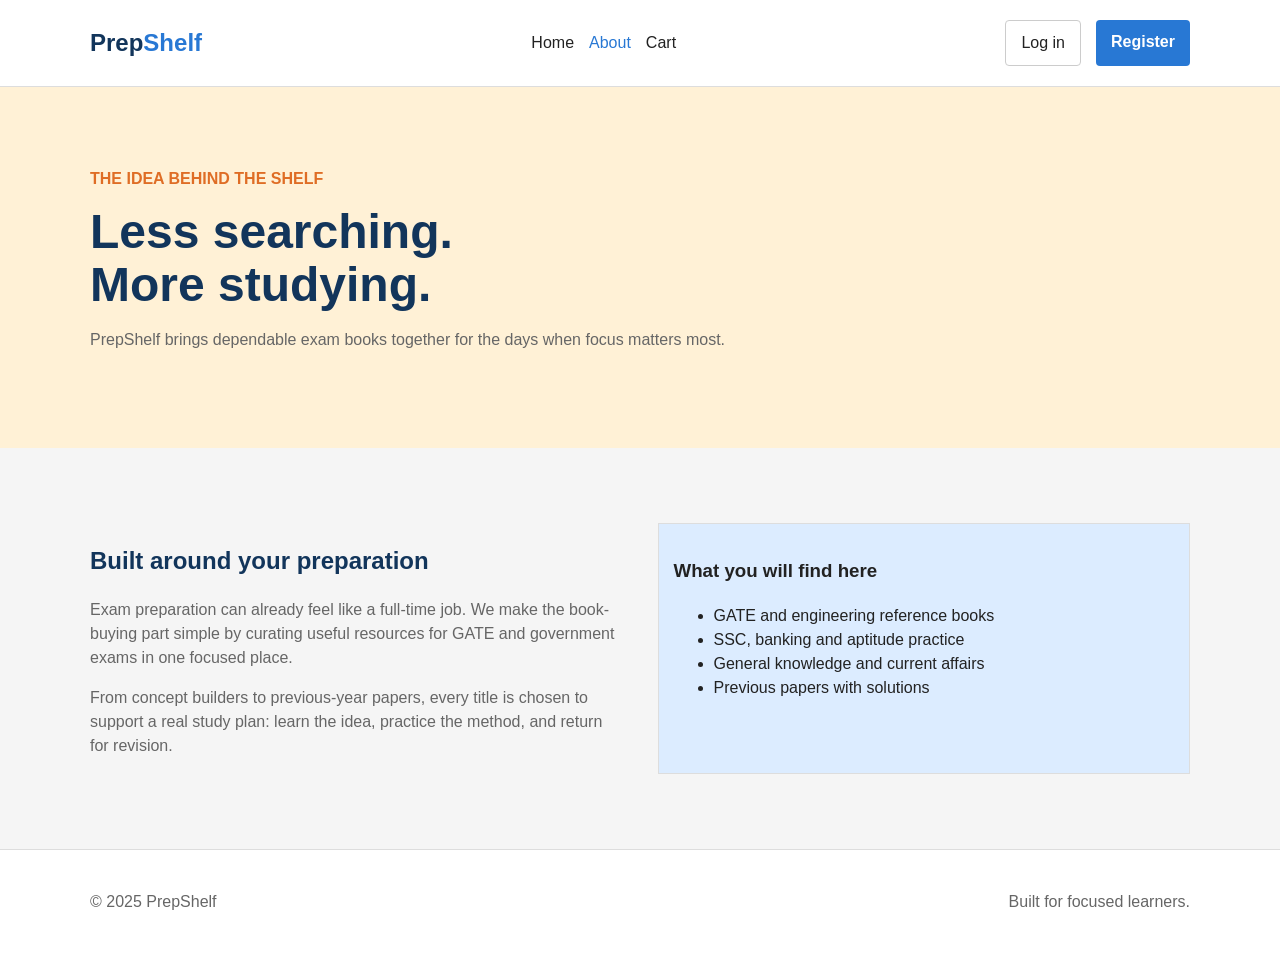
==== e-commers/about.html @ e81a2500 "website build" ====
<!DOCTYPE html>
<html lang="en">
<head>
    <meta charset="UTF-8">
    <meta name="viewport" content="width=device-width, initial-scale=1.0">
    <title>About</title>
    <link rel="icon" href="https://encrypted-tbn0.gstatic.com/images?q=tbn:ANd9GcS2-T8WRNCbMfn1VG8vs58NV5TMyD701wQ6b2Y_j5h_zg&s=10" type="image/x-icon">
    <link rel="stylesheet" href="styles.css">
</head>
<body>
    <header class="site-header">
        <nav class="navbar" aria-label="Main navigation">
            <a class="logo" href="index.html">Prep<span>Shelf</span></a>
            <div class="nav-links"><a href="index.html">Home</a><a class="active" href="about.html">About</a><a href="cart.html">Cart</a></div>
            <div class="nav-actions"><a class="cart-link" href="login.html">Log in</a><a class="button" href="register.html">Register</a></div>
        </nav>
    </header>
    <main>
        <section class="page-banner"><div class="container"><span class="eyebrow">The idea behind the shelf</span><h1>Less searching.<br>More studying.</h1><p>PrepShelf brings dependable exam books together for the days when focus matters most.</p></div></section>
        <section class="section"><div class="container content-grid"><div class="content-copy"><h2>Built around your preparation</h2><p>Exam preparation can already feel like a full-time job. We make the book-buying part simple by curating useful resources for GATE and government exams in one focused place.</p><p>From concept builders to previous-year papers, every title is chosen to support a real study plan: learn the idea, practice the method, and return for revision.</p></div><aside class="info-box"><h3>What you will find here</h3><ul><li>GATE and engineering reference books</li><li>SSC, banking and aptitude practice</li><li>General knowledge and current affairs</li><li>Previous papers with solutions</li></ul></aside></div></section>
    </main>
    <footer class="site-footer"><div class="container footer-content"><span>© 2025 PrepShelf</span><span>Built for focused learners.</span></div></footer>
</body>
</html>
---- e-commers/styles.css ----
body {
    background-color: #f5f5f5;
    color: #222222;
    font-family: Arial, sans-serif;
    line-height: 1.5;
    margin: 0;
}

a {
    color: inherit;
    text-decoration: none;
}

img {
    max-width: 100%;
}

.site-header {
    background-color: white;
    border-bottom: 1px solid #dddddd;
}

.navbar,
.container {
    margin: auto;
    max-width: 1100px;
    padding: 20px;
}

.navbar {
    align-items: center;
    display: flex;
    justify-content: space-between;
}

.logo {
    color: #12355b;
    font-size: 24px;
    font-weight: bold;
}

.logo span {
    color: #2878d4;
}

.nav-links,
.nav-actions,
.hero-buttons {
    display: flex;
    gap: 15px;
}

.nav-links a:hover,
.nav-links a.active {
    color: #2878d4;
}

.button,
.cart-link {
    border-radius: 4px;
    display: inline-block;
    padding: 10px 15px;
}

.button {
    background-color: #2878d4;
    border: 0;
    color: white;
    cursor: pointer;
    font-weight: bold;
    text-align: center;
}

.button.secondary {
    background-color: #12355b;
}

.cart-link {
    border: 1px solid #cccccc;
}

.hero,
.page-banner {
    background-color: #fff1d6;
    padding: 60px 0;
}

.hero-grid,
.content-grid,
.auth-layout,
.cart-layout {
    display: grid;
    gap: 35px;
    grid-template-columns: 1fr 1fr;
}

.eyebrow {
    color: #df6d25;
    font-weight: bold;
    text-transform: uppercase;
}

h1 {
    color: #12355b;
    font-size: 48px;
    line-height: 1.1;
    margin: 15px 0;
}

h2 {
    color: #12355b;
}

.hero-copy p,
.page-banner p,
.content-copy p,
.auth-intro p {
    color: #666666;
}

.hero-art {
    background-color: #dcecff;
    min-height: 300px;
    padding: 25px;
}

.book-stack {
    margin: 70px auto 0;
    max-width: 280px;
}

.book {
    color: white;
    font-weight: bold;
    margin: 8px 0;
    padding: 20px;
    text-align: center;
}

.book.one { background-color: #e87b51; }
.book.two { background-color: #2878d4; }
.book.three { background-color: #238267; }

.section {
    padding: 55px 0;
}

.section-heading {
    margin-bottom: 25px;
}

.section-heading p {
    color: #666666;
}

.product-grid,
.feature-list {
    display: grid;
    gap: 20px;
    grid-template-columns: repeat(4, 1fr);
}

.product-card,
.form-card,
.cart-items,
.info-box {
    background-color: white;
    border: 1px solid #dddddd;
    padding: 15px;
}

.product-card {
    animation: card-appear 0.6s ease both;
    animation-timeline: view();
    animation-range: entry 0% entry 35%;
    transition: transform 0.25s ease, box-shadow 0.25s ease;
}

.product-card:hover {
    box-shadow: 0 8px 18px #0000001a;
    transform: translateY(-6px);
}

.product-card:nth-child(2) {
    animation-delay: 0.1s;
}

.product-card:nth-child(3) {
    animation-delay: 0.2s;
}

.product-card:nth-child(4) {
    animation-delay: 0.3s;
}

.product-image {
    background-color: #eef5ff;
    height: 220px;
    object-fit: contain;
    width: 100%;
}

.product-info h3 {
    font-size: 17px;
    margin-bottom: 5px;
}

.product-info p,
.cart-item p {
    color: #666666;
    font-size: 14px;
}

.price-row,
.summary-row,
.footer-content {
    align-items: center;
    display: flex;
    justify-content: space-between;
}

.price,
.cart-price {
    color: #12355b;
    font-weight: bold;
}

.small-button {
    background-color: #dcecff;
    color: #2878d4;
    padding: 6px 9px;
}

.feature-strip {
    background-color: #12355b;
    color: white;
    padding: 20px 0;
}

.feature-list {
    grid-template-columns: repeat(3, 1fr);
}

.feature-list strong,
.feature-list span {
    display: block;
}

.feature-list span {
    color: #cccccc;
    font-size: 14px;
}

.page-banner h1 {
    margin-bottom: 10px;
}

.info-box {
    background-color: #dcecff;
}

.auth-page {
    padding: 60px 0;
}

.auth-intro {
    animation: slide-in-left 0.7s ease both;
}

.auth-layout {
    max-width: 900px;
}

.form-card {
    animation: slide-in-right 0.7s ease both;
}

.form-card input {
    border: 1px solid #cccccc;
    margin: 7px 0 15px;
    padding: 10px;
    width: 100%;
}

.form-card .button {
    width: 100%;
}

.form-footer {
    color: #666666;
    text-align: center;
}

.form-footer a {
    color: #2878d4;
    font-weight: bold;
}

.cart-layout {
    grid-template-columns: 2fr 1fr;
}

.cart-item {
    align-items: center;
    border-bottom: 1px solid #dddddd;
    display: grid;
    gap: 15px;
    grid-template-columns: 80px 1fr auto;
    padding: 15px;
}

.cart-item:last-child {
    border-bottom: 0;
}

.cart-item img {
    height: 90px;
    object-fit: contain;
    width: 70px;
}

.summary {
    background-color: #12355b;
    color: white;
    padding: 20px;
}

.summary h2 {
    color: white;
}

.summary-row {
    border-bottom: 1px solid #55708e;
    padding: 10px 0;
}

.summary .button {
    background-color: #df6d25;
    margin-top: 15px;
    width: 100%;
}

@keyframes card-appear {
    from {
        opacity: 0;
        transform: translateY(20px);
    }

    to {
        opacity: 1;
        transform: translateY(0);
    }
}

@keyframes slide-in-left {
    from {
        opacity: 0;
        transform: translateX(-25px);
    }

    to {
        opacity: 1;
        transform: translateX(0);
    }
}

@keyframes slide-in-right {
    from {
        opacity: 0;
        transform: translateX(25px);
    }

    to {
        opacity: 1;
        transform: translateX(0);
    }
}

.site-footer {
    background-color: white;
    border-top: 1px solid #dddddd;
    color: #666666;
    padding: 20px 0;
}

@media (max-width: 700px) {
    .navbar,
    .nav-links,
    .nav-actions,
    .footer-content {
        align-items: flex-start;
        flex-direction: column;
    }

    .hero-grid,
    .content-grid,
    .auth-layout,
    .cart-layout,
    .product-grid,
    .feature-list {
        grid-template-columns: 1fr;
    }

    h1 {
        font-size: 36px;
    }
}

@media (prefers-reduced-motion: reduce) {
    .product-card,
    .auth-intro,
    .form-card {
        animation: none;
        transition: none;
    }
}
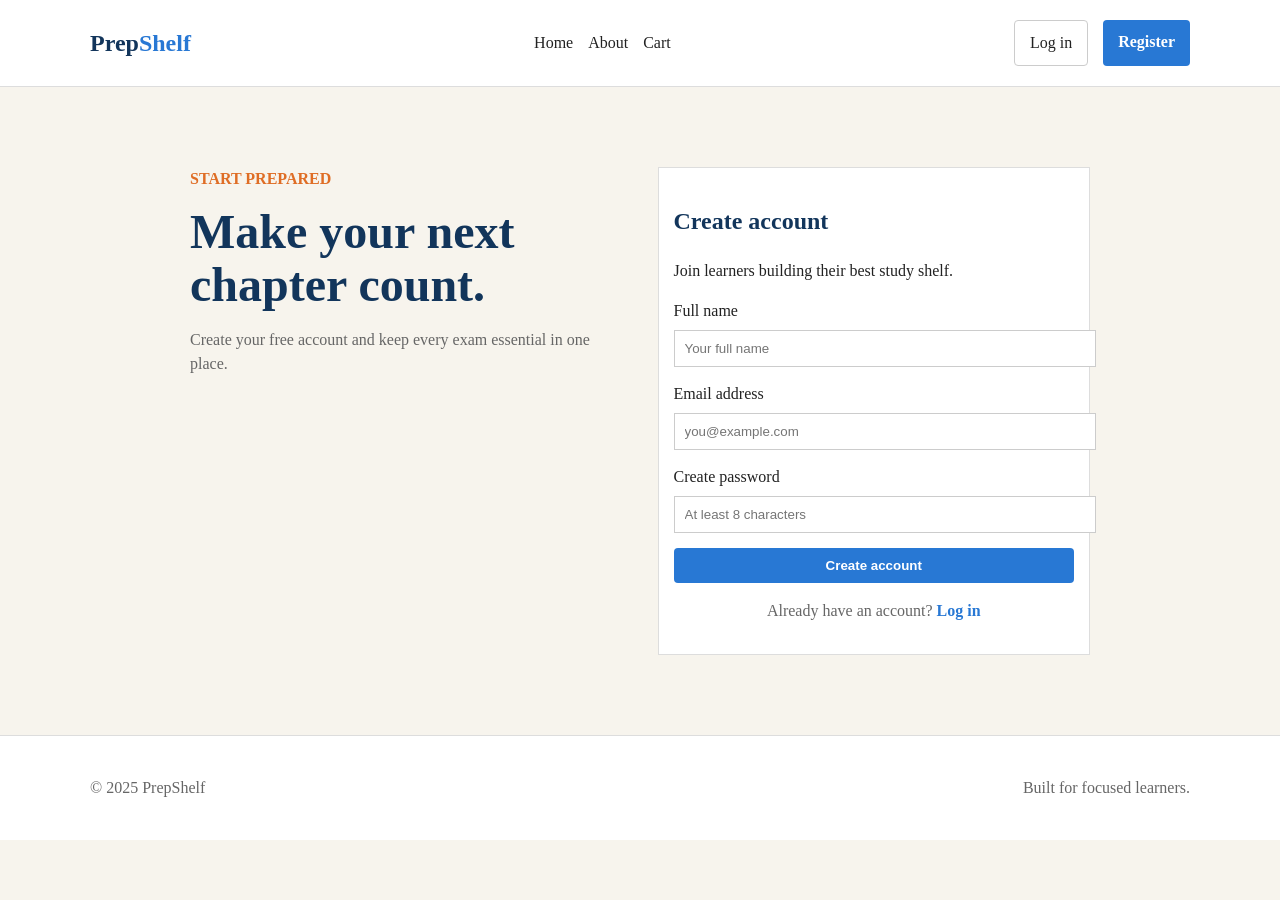
==== commit dd3c6a2a: "Todays update" ====
--- a/e-commers/about.html
+++ b/e-commers/about.html
@@ -6,12 +6,13 @@
     <title>About</title>
     <link rel="icon" href="https://encrypted-tbn0.gstatic.com/images?q=tbn:ANd9GcS2-T8WRNCbMfn1VG8vs58NV5TMyD701wQ6b2Y_j5h_zg&s=10" type="image/x-icon">
     <link rel="stylesheet" href="styles.css">
+    <script src="js/script.js" defer></script>
 </head>
 <body>
     <header class="site-header">
         <nav class="navbar" aria-label="Main navigation">
             <a class="logo" href="index.html">Prep<span>Shelf</span></a>
-            <div class="nav-links"><a href="index.html">Home</a><a class="active" href="about.html">About</a><a href="cart.html">Cart</a></div>
+            <div class="nav-links"><a href="index.html">Home</a><a class="active" href="about.html">About</a><a href="cart.html">Cart <span class="cart-badge" data-cart-count>0</span></a></div>
             <div class="nav-actions"><a class="cart-link" href="login.html">Log in</a><a class="button" href="register.html">Register</a></div>
         </nav>
     </header>
--- a/e-commers/styles.css
+++ b/e-commers/styles.css
@@ -1,7 +1,7 @@
 body {
-    background-color: #f5f5f5;
+    background: #f7f4ed;
     color: #222222;
-    font-family: Arial, sans-serif;
+    font-family: Georgia, "Times New Roman", serif;
     line-height: 1.5;
     margin: 0;
 }
@@ -229,7 +229,28 @@
     background-color: #dcecff;
     color: #2878d4;
     padding: 6px 9px;
-}
+    border: 0;
+    cursor: pointer;
+    font: inherit;
+    font-weight: bold;
+}
+
+.cart-badge { background: #df6d25; border-radius: 50%; color: white; display: inline-block; font-size: 12px; min-width: 20px; padding: 2px 5px; text-align: center; }
+.stats-section { background: #e8dfcc; padding: 25px 0; }
+.stats-grid { display: grid; gap: 15px; grid-template-columns: repeat(4, 1fr); text-align: center; }
+.stats-grid strong, .stats-grid span { display: block; }
+.stats-grid strong { color: #12355b; font-size: 30px; }
+.stats-grid span { color: #666; font-size: 13px; text-transform: uppercase; }
+.remove-item { background: transparent; border: 0; color: #df6d25; cursor: pointer; font: inherit; font-size: 13px; }
+.empty-cart { padding: 35px; text-align: center; }
+.coupon-box { border-bottom: 1px solid #55708e; padding-bottom: 12px; }
+.coupon-box label { display: block; font-size: 13px; margin-bottom: 6px; }
+.coupon-row { display: flex; gap: 6px; }
+.coupon-row input { border: 0; min-width: 0; padding: 9px; width: 100%; }
+.coupon-message { color: #d8e5f1; font-size: 12px; margin: 7px 0 0; }
+.coupon-message.error { color: #ffd0b2; }
+.coupon-message.success { color: #b9f0c7; }
+.summary .button:disabled { background: #70849a; cursor: not-allowed; }
 
 .feature-strip {
     background-color: #12355b;
@@ -397,7 +418,8 @@
     .auth-layout,
     .cart-layout,
     .product-grid,
-    .feature-list {
+    .feature-list,
+    .stats-grid {
         grid-template-columns: 1fr;
     }
 
